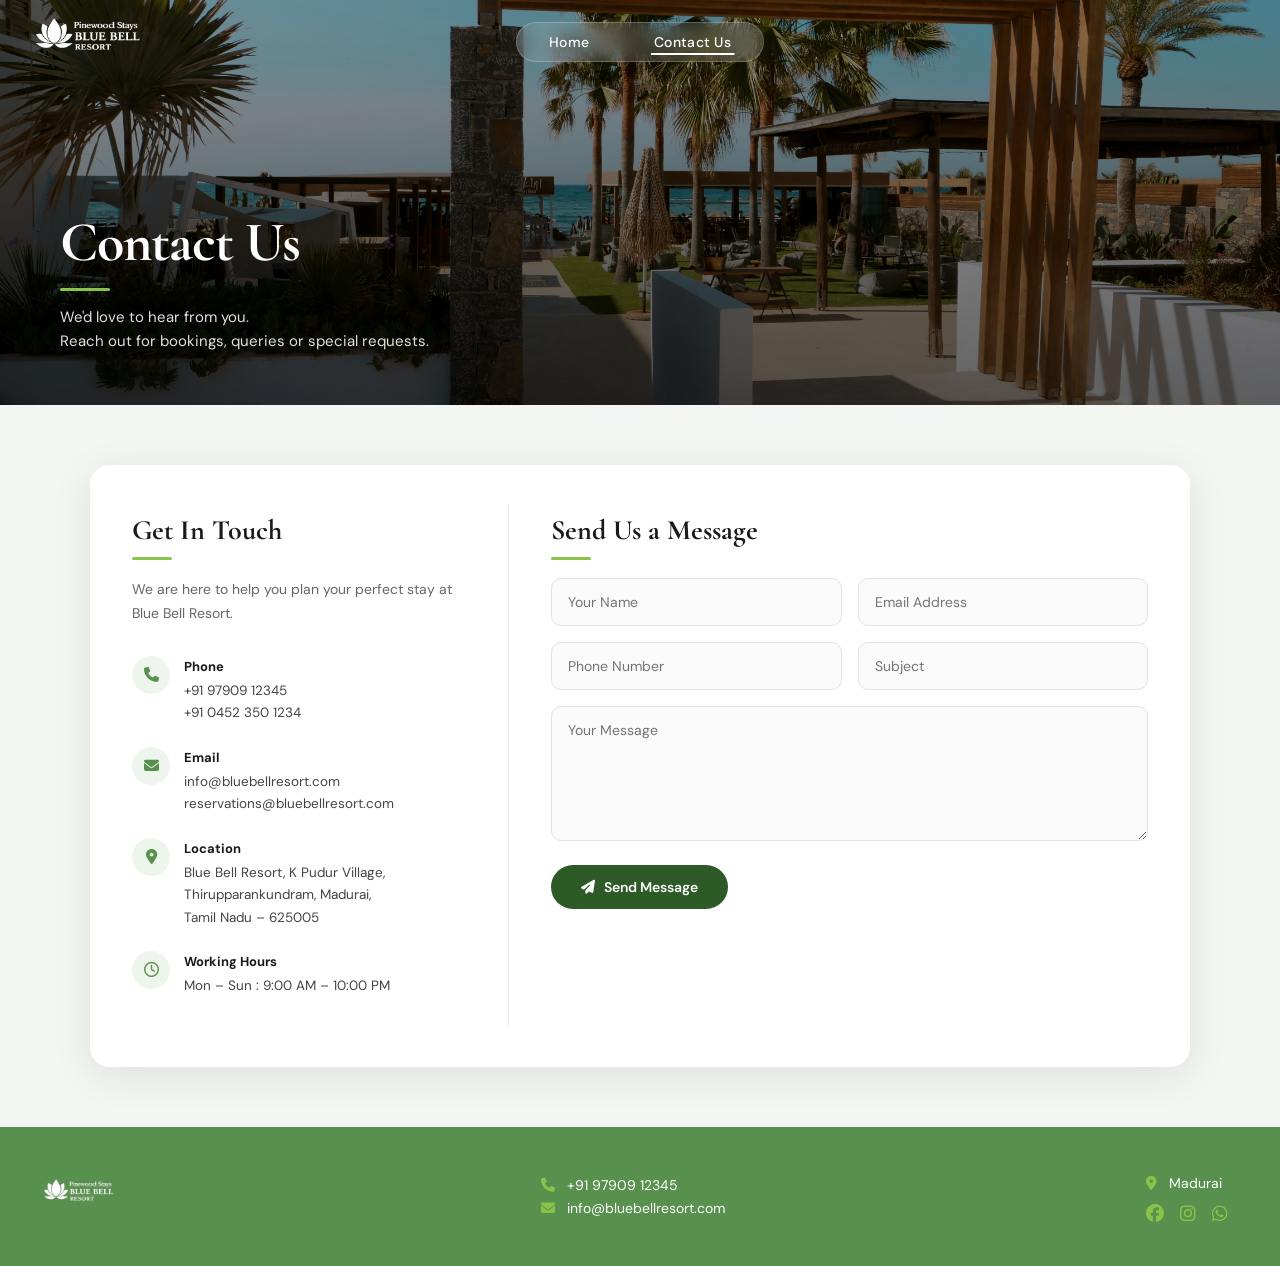
==== contact.html @ d3c5258e "Initial project upload" ====
<!DOCTYPE html>
<html lang="en">
<head>
    <meta charset="UTF-8">
    <link rel="stylesheet" href="index.css">
    <link rel="stylesheet" href="https://cdnjs.cloudflare.com/ajax/libs/font-awesome/6.5.0/css/all.min.css">
    <meta name="viewport" content="width=device-width, initial-scale=1.0">
    <title>Contact Us - Bluebell Resort</title>
</head>

<body>

<header class="reveal">
    <div class="logo">
        <img src="images/Logo.png" alt="Bluebell Logo">
    </div>
    <div class="navigate">
        <a href="index.html">Home</a>
        <a href="contact.html" class="active">Contact Us</a>
    </div>
</header>

<section class="contact-hero">
    <div class="contact-hero-content reveal">
        <h1>Contact Us</h1>
        <div class="contact-hero-line"></div>
        <p>We'd love to hear from you.</p>
        <p>Reach out for bookings, queries or special requests.</p>
    </div>
</section>

<section class="contact-body">
    <div class="contact-card reveal">

        <div class="contact-left">
            <h2>Get In Touch</h2>
            <div class="contact-underline"></div>
            <p class="contact-intro">We are here to help you plan your perfect stay at Blue Bell Resort.</p>

            <div class="contact-info-item">
                <div class="contact-icon"><i class="fa-solid fa-phone"></i></div>
                <div>
                    <p class="info-label">Phone</p>
                    <p>+91 97909 12345</p>
                    <p>+91 0452 350 1234</p>
                </div>
            </div>

            <div class="contact-info-item">
                <div class="contact-icon"><i class="fa-solid fa-envelope"></i></div>
                <div>
                    <p class="info-label">Email</p>
                    <p>info@bluebellresort.com</p>
                    <p>reservations@bluebellresort.com</p>
                </div>
            </div>

            <div class="contact-info-item">
                <div class="contact-icon"><i class="fa-solid fa-location-dot"></i></div>
                <div>
                    <p class="info-label">Location</p>
                    <p>Blue Bell Resort, K Pudur Village,<br>Thirupparankundram, Madurai,<br>Tamil Nadu – 625005</p>
                </div>
            </div>

            <div class="contact-info-item">
                <div class="contact-icon"><i class="fa-regular fa-clock"></i></div>
                <div>
                    <p class="info-label">Working Hours</p>
                    <p>Mon – Sun : 9:00 AM – 10:00 PM</p>
                </div>
            </div>
        </div>

        <div class="contact-divider"></div>

        <div class="contact-right">
            <h2>Send Us a Message</h2>
            <div class="contact-underline"></div>

            <div class="form-row">
                <input type="text" placeholder="Your Name">
                <input type="email" placeholder="Email Address">
            </div>

            <div class="form-row">
                <input type="tel" placeholder="Phone Number">
                <input type="text" placeholder="Subject">
            </div>

            <div class="form-row">
                <textarea placeholder="Your Message"></textarea>
            </div>

            <button class="send-btn">
                <i class="fa-solid fa-paper-plane"></i> Send Message
            </button>
        </div>

    </div>
</section>

<footer class="footer reveal">
    <div class="footer-container">
        <div class="footer-left">
            <img src="images/Logo.png" alt="Bluebell Logo">
        </div>
        <div class="footer-center">
            <p><i class="fa-solid fa-phone"></i> +91 97909 12345</p>
            <p><i class="fa-solid fa-envelope"></i> info@bluebellresort.com</p>
        </div>
        <div class="footer-right">
            <p><i class="fa-solid fa-location-dot"></i> Madurai</p>
            <div class="social-icons">
                <i class="fa-brands fa-facebook"></i>
                <i class="fa-brands fa-instagram"></i>
                <i class="fa-brands fa-whatsapp"></i>
            </div>
        </div>
    </div>
</footer>

<script>
    const reveals = document.querySelectorAll(".reveal");

    function revealOnScroll() {
        const trigger = window.innerHeight * 0.88;
        reveals.forEach(el => {
            if (el.getBoundingClientRect().top < trigger) {
                el.classList.add("active");
            }
        });
    }

    window.addEventListener("scroll", revealOnScroll);

    setTimeout(revealOnScroll, 80);
</script>

</body>
</html>
---- index.css ----
@import url('https://fonts.googleapis.com/css2?family=Cormorant+Garamond:wght@400;500;600;700&family=DM+Sans:wght@300;400;500;600&display=swap');

* {
    box-sizing: border-box;
}

:root {
    --green: #58904d;
    --green-dark: #2d5a27;
    --green-light: #eef5ec;
    --green-accent: #8bc34a;
    --text-dark: #1a1a1a;
    --text-mid: #444;
    --text-light: #666;
    --bg-soft: #f8f8f8;
    --white: #ffffff;
    --shadow-sm: 0 4px 16px rgba(0,0,0,0.07);
    --shadow-md: 0 12px 32px rgba(0,0,0,0.13);
    --radius: 16px;
    --radius-sm: 10px;
    --radius-pill: 30px;
}

body {
    margin: 0;
    font-family: 'DM Sans', sans-serif;
    overflow-x: hidden;
    color: var(--text-dark);
    background: var(--white);
}

/* ─── HEADER ─── */

header {
    position: absolute;
    width: 100%;
    top: 0;
    left: 0;
    display: flex;
    justify-content: center;
    align-items: center;
    padding: 22px 30px;
    z-index: 10;
}

.logo {
    position: absolute;
    left: 30px;
}

.logo img {
    width: 120px;
}

.navigate {
    display: flex;
    border-radius: var(--radius-pill);
    background: rgba(255,255,255,0.12);
    backdrop-filter: blur(10px);
    border: 1px solid rgba(255,255,255,0.22);
    overflow: hidden;
}

.navigate a {
    text-align: center;
    padding: 10px 32px;
    text-decoration: none;
    color: white;
    font-family: 'DM Sans', sans-serif;
    font-size: 14px;
    font-weight: 500;
    letter-spacing: 0.3px;
    position: relative;
    display: inline-block;
    will-change: transform;
}

.navigate a::after {
    content: "";
    position: absolute;
    left: 50%;
    bottom: 6px;
    width: 60%;
    height: 2px;
    background: white;
    border-radius: 2px;
    transform: translateX(-50%) scaleX(0);
    transform-origin: center;
    transition: transform 0.28s ease;
}

.navigate a:hover::after,
.navigate a.active::after {
    transform: translateX(-50%) scaleX(1);
}

/* ─── HERO ─── */

.hero {
    height: 80vh;
    display: flex;
    align-items: center;
    position: relative;
    background-image:
        linear-gradient(rgba(0,0,0,0.18), rgba(0,0,0,0.58)),
        url("images/hero.png");
    background-size: cover;
    background-position: center;
    background-repeat: no-repeat;
}

.container {
    max-width: 1200px;
    margin: 0 auto;
    padding: 0 30px;
}

.hero .container {
    display: flex;
    justify-content: space-between;
    align-items: center;
    width: 100%;
}

.intro {
    width: 50%;
    color: white;
}

.intro h2 {
    font-family: 'Cormorant Garamond', serif;
    font-size: 52px;
    font-weight: 700;
    line-height: 1.1;
    margin: 0 0 12px;
    letter-spacing: -0.5px;
}

.intro h4 {
    font-size: 16px;
    font-weight: 400;
    margin: 0 0 16px;
    opacity: 0.88;
    letter-spacing: 0.2px;
}

.intro p {
    font-size: 15px;
    line-height: 1.7;
    opacity: 0.8;
    max-width: 400px;
}

.bottom-content {
    width: 62%;
    position: absolute;
    bottom: 22px;
    left: 50%;
    transform: translateX(-50%);
    display: flex;
    justify-content: space-evenly;
    gap: 20px;
    padding: 14px 30px;
    background: white;
    border-radius: var(--radius-pill);
    color: var(--green);
    font-size: 13.5px;
    font-weight: 600;
    box-shadow: var(--shadow-md);
}

.feature {
    display: flex;
    align-items: center;
    gap: 7px;
}

.feature i {
    font-size: 15px;
    color: var(--green-accent);
}

/* ─── MAIN WELCOME ─── */

.main {
    padding: 70px 0;
}

.main .container {
    display: flex;
    align-items: center;
    gap: 50px;
}

.welcome-section {
    width: 50%;
}

.welcome-section p:first-child {
    color: var(--green);
    font-weight: 600;
    font-size: 13px;
    letter-spacing: 1.5px;
    text-transform: uppercase;
    margin-bottom: 14px;
}

.welcome-section h2 {
    font-family: 'Cormorant Garamond', serif;
    font-size: 36px;
    font-weight: 700;
    line-height: 1.2;
    margin: 0 0 18px;
    color: var(--text-dark);
}

.welcome-section p {
    color: var(--text-light);
    line-height: 1.75;
    font-size: 15px;
    margin-bottom: 12px;
}

.main img {
    width: 50%;
    border-radius: var(--radius);
    object-fit: cover;
    box-shadow: var(--shadow-md);
}

/* ─── ROOMS ─── */

.rooms {
    padding: 70px 60px;
    background: var(--bg-soft);
}

.rooms-header {
    text-align: center;
    margin-bottom: 44px;
}

.sub-title {
    color: var(--green);
    font-weight: 600;
    font-size: 13px;
    letter-spacing: 1.5px;
    text-transform: uppercase;
    display: block;
    margin-bottom: 10px;
}

.rooms-header h2 {
    font-family: 'Cormorant Garamond', serif;
    font-size: 36px;
    font-weight: 700;
    margin: 0;
    color: var(--text-dark);
}

.rooms-grid {
    display: grid;
    grid-template-columns: repeat(4, 1fr);
    gap: 24px;
    padding: 8px 4px;
}

/* ─── CARD (hover fixed) ─── */

.card {
    background: white;
    border-radius: var(--radius);
    overflow: hidden;
    padding-bottom: 16px;
    box-shadow: var(--shadow-sm);
}

.card img {
    width: 100%;
    height: 155px;
    object-fit: cover;
    display: block;
    transition: transform 0.42s ease;
}

.card:hover img {
    transform: scale(1.04);
}

.card h4 {
    margin: 12px 12px 6px;
    font-size: 15px;
    font-weight: 600;
    color: var(--text-dark);
}

.card p {
    margin: 0 12px;
    font-size: 13.5px;
    color: var(--text-light);
    line-height: 1.5;
}

/* ─── SM SECTION ─── */

.sm-sec {
    padding: 50px 30px;
    display: flex;
    align-items: center;
    justify-content: center;
    background-image:
        linear-gradient(rgba(0,0,0,0.32), rgba(0,0,0,0.68)),
        url("./images/bg.jpg");
    background-size: cover;
    background-position: center bottom;
    background-repeat: no-repeat;
}

.sm-div {
    width: 100%;
    max-width: 1100px;
    text-align: center;
    color: white;
}

.sm-div h1 {
    font-family: 'Cormorant Garamond', serif;
    font-size: 38px;
    font-weight: 700;
    margin: 0 0 44px;
    letter-spacing: -0.3px;
}

.feature-strip {
    display: flex;
    justify-content: center;
    align-items: center;
    gap: 50px;
}

.feature-item {
    display: flex;
    align-items: center;
    gap: 12px;
}

.feature-item i {
    font-size: 24px;
    color: var(--green-accent);
}

.feature-item p {
    margin: 0 0 2px;
    font-weight: 600;
    font-size: 15px;
}

.feature-item span {
    font-size: 13px;
    color: rgba(255,255,255,0.65);
}

/* ─── OCCASION ─── */

.occasion {
    padding: 70px 60px;
    background: #f9f9f9;
}

.occasion-header {
    text-align: center;
    margin-bottom: 44px;
}

.occasion-header h2 {
    font-family: 'Cormorant Garamond', serif;
    font-size: 36px;
    font-weight: 700;
    margin: 0;
    color: var(--text-dark);
}

.occasion-cards {
    display: grid;
    grid-template-columns: repeat(4, 1fr);
    gap: 24px;
    margin-bottom: 50px;
    padding: 8px 4px;
}

/* ─── O-CARD (hover fixed) ─── */

.o-card {
    background: white;
    border-radius: var(--radius);
    overflow: hidden;
    padding-bottom: 16px;
    text-align: center;
    box-shadow: var(--shadow-sm);
}

.o-card img {
    width: 100%;
    height: 155px;
    object-fit: cover;
    display: block;
    transition: transform 0.42s ease;
}

.o-card:hover img {
    transform: scale(1.05);
}

.o-card h4 {
    margin: 12px 12px 6px;
    font-size: 15px;
    font-weight: 600;
    color: var(--text-dark);
}

.o-card p {
    font-size: 13.5px;
    color: var(--text-light);
    margin: 0 12px;
    line-height: 1.5;
}

/* ─── OCCASION BOTTOM ─── */

.occasion-bottom {
    display: flex;
    gap: 36px;
    align-items: center;
    border-radius: var(--radius);
    padding: 30px 20px;
    background: white;
    box-shadow: var(--shadow-sm);
}

.o-left {
    flex: 1;
    padding-left: 20px;
}

.o-left > h2 {
    font-family: 'Cormorant Garamond', serif;
    font-size: 32px;
    font-weight: 700;
    color: var(--green);
    margin: 0 0 28px;
}

.o-feature {
    display: flex;
    align-items: center;
    gap: 14px;
    margin-bottom: 18px;
}

.o-feature i {
    font-size: 18px;
    color: var(--green);
    background: var(--green-light);
    padding: 10px;
    border-radius: 50%;
    width: 40px;
    height: 40px;
    display: flex;
    align-items: center;
    justify-content: center;
}

.o-feature p {
    margin: 0;
    font-weight: 600;
    font-size: 15px;
    color: var(--text-dark);
}

.o-center {
    flex: 1;
}

.o-center img {
    width: 100%;
    border-radius: var(--radius);
    display: block;
    object-fit: cover;
}

.o-right {
    flex: 1;
    background: var(--green-light);
    padding: 30px 24px;
    border-radius: var(--radius);
}

.o-right h3 {
    font-family: 'Cormorant Garamond', serif;
    font-size: 24px;
    font-weight: 700;
    color: var(--text-dark);
    margin: 0 0 14px;
}

.o-right button {
    margin-top: 12px;
    padding: 12px 26px;
    border: none;
    background: var(--green);
    color: white;
    border-radius: var(--radius-pill);
    font-family: 'DM Sans', sans-serif;
    font-size: 14px;
    font-weight: 600;
    cursor: pointer;
    transition: background 0.25s ease, transform 0.2s ease;
}

.o-right button:hover {
    background: var(--green-dark);
    transform: translateY(-2px);
}

/* ─── FOOTER ─── */

.footer {
    padding: 40px 30px;
    background-color: var(--green);
    color: white;
}

.footer-container {
    max-width: 1200px;
    margin: auto;
    display: flex;
    justify-content: space-between;
    align-items: center;
}

.footer-left img {
    width: 80px;
}

.footer-center p,
.footer-right p {
    margin: 5px 0;
    font-size: 14px;
}

.footer-center i,
.footer-right i {
    margin-right: 8px;
    color: var(--green-accent);
}

.social-icons {
    margin-top: 12px;
}

.social-icons i {
    margin-right: 12px;
    font-size: 18px;
    cursor: pointer;
    transition: color 0.2s ease, transform 0.2s ease;
}

.social-icons i:hover {
    color: var(--green-accent);
    transform: translateY(-2px);
}

/* ─── REVEAL ANIMATION ─── */
/* This is the ONLY place opacity transition lives */

.reveal {
    opacity: 0;
    transition: opacity 0.9s ease;
}

.reveal.active {
    opacity: 1;
}

/* Delay classes affect only the reveal — not hover */
.delay-1 { transition-delay: 0.12s; }
.delay-2 { transition-delay: 0.24s; }
.delay-3 { transition-delay: 0.38s; }
.delay-4 { transition-delay: 0.52s; }

/* ─── CONTACT PAGE ─── */

.contact-hero {
    height: 45vh;
    display: flex;
    align-items: flex-end;
    padding-bottom: 50px;
    background-image:
        linear-gradient(rgba(0,0,0,0.32), rgba(0,0,0,0.62)),
        url("images/outdoor.jpg");
    background-size: cover;
    background-position: center;
    background-repeat: no-repeat;
}

.contact-hero-content {
    padding-left: 60px;
    color: white;
}

.contact-hero-content h1 {
    font-family: 'Cormorant Garamond', serif;
    font-size: 56px;
    font-weight: 700;
    margin: 0 0 12px;
    letter-spacing: -1px;
}

.contact-hero-line {
    width: 50px;
    height: 3px;
    background: var(--green-accent);
    margin-bottom: 16px;
    border-radius: 2px;
}

.contact-hero-content p {
    margin: 4px 0;
    font-size: 15px;
    opacity: 0.88;
}

.contact-body {
    background: #f4f6f3;
    padding: 60px 40px;
    min-height: 60vh;
}

.contact-card {
    max-width: 1100px;
    margin: 0 auto;
    background: white;
    border-radius: 20px;
    box-shadow: 0 8px 40px rgba(0,0,0,0.09);
    display: flex;
    overflow: hidden;
}

.contact-left {
    width: 38%;
    padding: 48px 42px;
    flex-shrink: 0;
}

.contact-left h2,
.contact-right h2 {
    font-family: 'Cormorant Garamond', serif;
    font-size: 28px;
    font-weight: 700;
    margin: 0 0 10px;
    color: var(--text-dark);
}

.contact-underline {
    width: 40px;
    height: 3px;
    background: var(--green-accent);
    border-radius: 2px;
    margin-bottom: 18px;
}

.contact-intro {
    font-size: 14px;
    color: var(--text-light);
    margin-bottom: 30px;
    line-height: 1.7;
}

.contact-info-item {
    display: flex;
    align-items: flex-start;
    gap: 14px;
    margin-bottom: 22px;
}

.contact-icon {
    width: 38px;
    height: 38px;
    background: var(--green-light);
    border-radius: 50%;
    display: flex;
    align-items: center;
    justify-content: center;
    flex-shrink: 0;
}

.contact-icon i {
    color: var(--green);
    font-size: 15px;
}

.contact-info-item p {
    margin: 0;
    font-size: 13.5px;
    color: var(--text-mid);
    line-height: 1.65;
}

.info-label {
    font-weight: 700 !important;
    color: var(--text-dark) !important;
    font-size: 13px !important;
    margin-bottom: 3px !important;
}

.contact-divider {
    width: 1px;
    background: #ebebeb;
    margin: 40px 0;
    flex-shrink: 0;
}

.contact-right {
    flex: 1;
    padding: 48px 42px;
}

.form-row {
    display: flex;
    gap: 16px;
    margin-bottom: 16px;
}

.form-row input,
.form-row textarea {
    flex: 1;
    padding: 14px 16px;
    border: 1.5px solid #e4e4e4;
    border-radius: var(--radius-sm);
    font-size: 14px;
    font-family: 'DM Sans', sans-serif;
    color: var(--text-dark);
    background: #fafafa;
    outline: none;
    transition: border-color 0.25s ease, box-shadow 0.25s ease, background 0.25s ease;
}

.form-row input:focus,
.form-row textarea:focus {
    border-color: var(--green);
    box-shadow: 0 0 0 3px rgba(88,144,77,0.1);
    background: white;
}

.form-row textarea {
    height: 135px;
    resize: vertical;
}

.send-btn {
    margin-top: 8px;
    padding: 13px 30px;
    background: var(--green-dark);
    color: white;
    border: none;
    border-radius: var(--radius-pill);
    font-family: 'DM Sans', sans-serif;
    font-size: 14px;
    font-weight: 600;
    cursor: pointer;
    display: inline-flex;
    align-items: center;
    gap: 9px;
    transition: background 0.25s ease, transform 0.2s ease, box-shadow 0.25s ease;
}

.send-btn:hover {
    background: var(--green);
    transform: translateY(-2px);
    box-shadow: 0 6px 18px rgba(88,144,77,0.3);
}

/* ─── RESPONSIVE ─── */

@media (max-width: 1024px) {
    .rooms { padding: 50px 30px; }
    .rooms-grid { grid-template-columns: repeat(2, 1fr); }
    .occasion { padding: 50px 30px; }
    .occasion-cards { grid-template-columns: repeat(2, 1fr); }

    .occasion-bottom {
        flex-direction: column;
    }

    .o-left {
        padding-left: 0;
        width: 100%;
    }

    .o-center,
    .o-right { width: 100%; }

    .sm-div h1 { font-size: 28px; }
    .feature-strip { flex-wrap: wrap; gap: 24px; justify-content: center; }

    .contact-card { flex-direction: column; }
    .contact-left { width: 100%; padding: 35px 30px; }
    .contact-divider { width: auto; height: 1px; margin: 0 40px; }
    .contact-right { padding: 35px 30px; }

    .footer-container { flex-wrap: wrap; gap: 20px; justify-content: center; text-align: center; }
}

@media (max-width: 768px) {
    header { padding: 15px 20px; justify-content: space-between; }
    .logo { position: static; }
    .logo img { width: 90px; }

    .navigate a { padding: 9px 18px; font-size: 13px; }

    .hero { height: 70vh; }
    .intro { width: 85%; }
    .intro h2 { font-size: 36px; }

    .bottom-content {
        width: 90%;
        flex-wrap: wrap;
        gap: 10px;
        font-size: 12px;
        padding: 10px 18px;
    }

    .main .container { flex-direction: column; }
    .welcome-section { width: 100%; }
    .main img { width: 100%; }

    .rooms { padding: 40px 20px; }
    .rooms-grid { grid-template-columns: repeat(2, 1fr); gap: 16px; }

    .occasion { padding: 40px 20px; }
    .occasion-cards { grid-template-columns: repeat(2, 1fr); gap: 16px; }

    .contact-hero { height: 40vh; padding-bottom: 30px; }
    .contact-hero-content { padding-left: 25px; }
    .contact-hero-content h1 { font-size: 38px; }

    .contact-body { padding: 30px 16px; }
    .contact-left { padding: 25px 20px; }
    .contact-right { padding: 25px 20px; }
    .contact-divider { margin: 0 20px; }
    .form-row { flex-direction: column; gap: 12px; }
}

@media (max-width: 480px) {
    .navigate a::after { display: none; }

    .hero { height: 62vh; }
    .intro { width: 95%; }
    .intro h2 { font-size: 28px; }
    .intro h4 { font-size: 13px; }
    .bottom-content { display: none; }

    .rooms-grid { grid-template-columns: 1fr; }
    .occasion-cards { grid-template-columns: 1fr; }

    .rooms-header h2,
    .occasion-header h2 { font-size: 26px; }

    .sm-div h1 { font-size: 22px; }

    .contact-hero-content h1 { font-size: 30px; }
    .contact-hero-content p { font-size: 13px; }

    .footer-container { flex-direction: column; align-items: center; gap: 16px; }
}
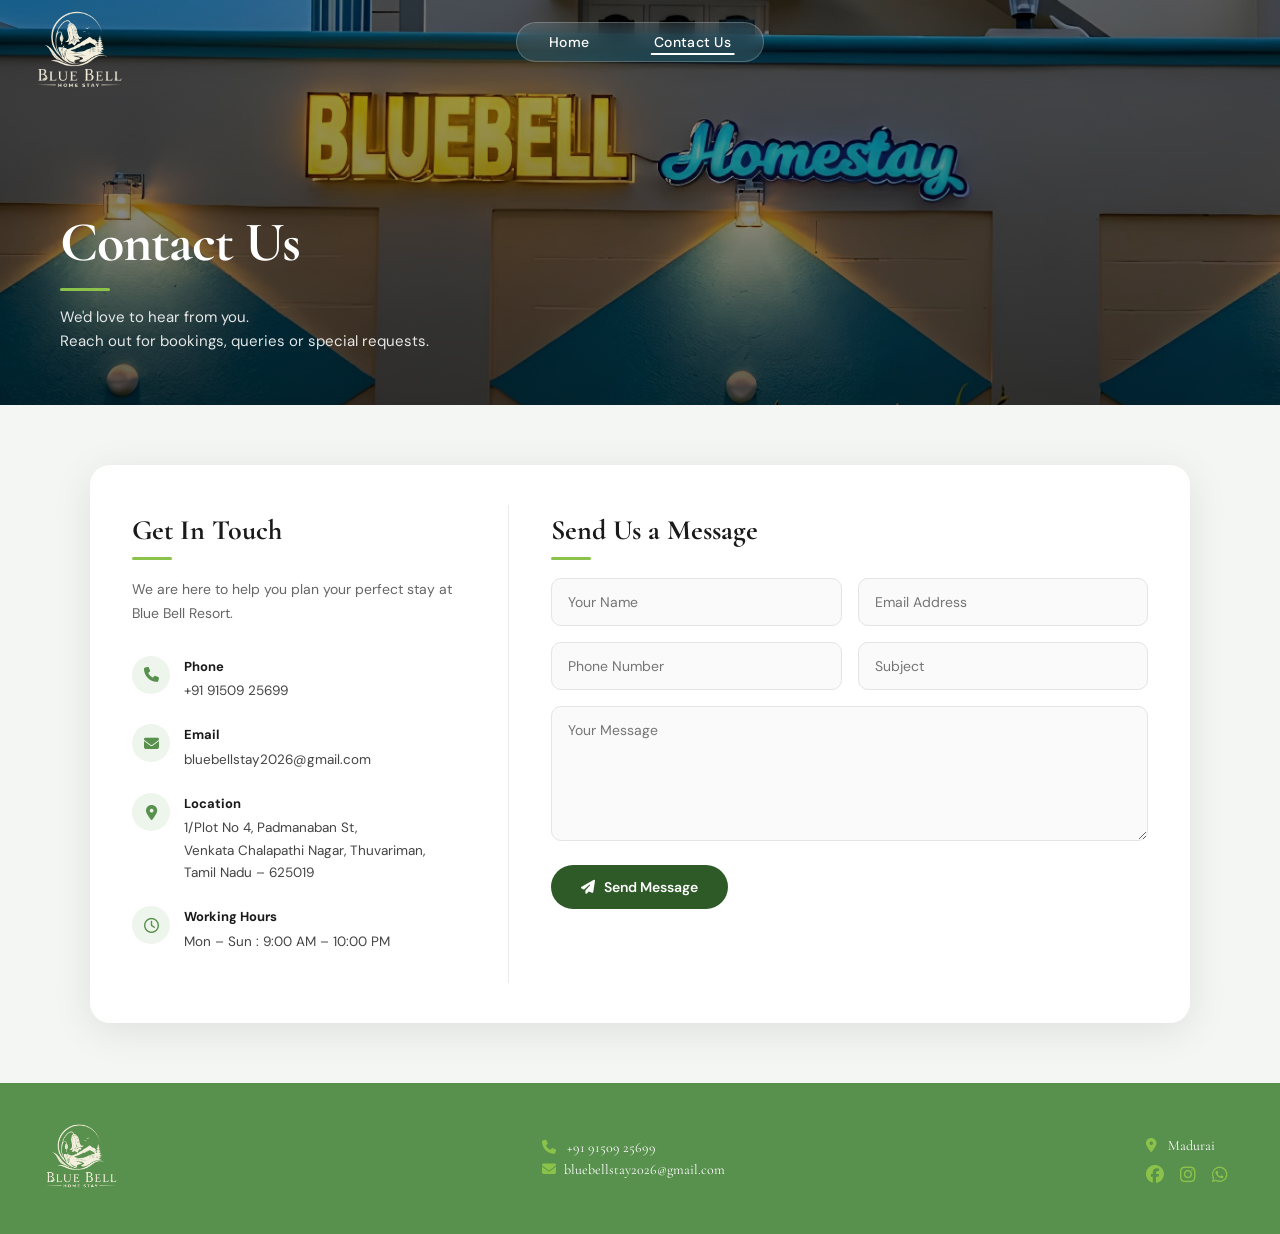
==== commit 54005c20: "chore: finalize deployment-ready resort website" ====
--- a/contact.html
+++ b/contact.html
@@ -41,8 +41,7 @@
                 <div class="contact-icon"><i class="fa-solid fa-phone"></i></div>
                 <div>
                     <p class="info-label">Phone</p>
-                    <p>+91 97909 12345</p>
-                    <p>+91 0452 350 1234</p>
+                    <p>+91 91509 25699</p>
                 </div>
             </div>
 
@@ -50,8 +49,7 @@
                 <div class="contact-icon"><i class="fa-solid fa-envelope"></i></div>
                 <div>
                     <p class="info-label">Email</p>
-                    <p>info@bluebellresort.com</p>
-                    <p>reservations@bluebellresort.com</p>
+                    <p>bluebellstay2026@gmail.com</p>
                 </div>
             </div>
 
@@ -59,7 +57,7 @@
                 <div class="contact-icon"><i class="fa-solid fa-location-dot"></i></div>
                 <div>
                     <p class="info-label">Location</p>
-                    <p>Blue Bell Resort, K Pudur Village,<br>Thirupparankundram, Madurai,<br>Tamil Nadu – 625005</p>
+                    <p> 1/Plot No 4, Padmanaban St,<br>Venkata Chalapathi Nagar, Thuvariman,<br>Tamil Nadu – 625019</p>
                 </div>
             </div>
 
@@ -78,23 +76,25 @@
             <h2>Send Us a Message</h2>
             <div class="contact-underline"></div>
 
-            <div class="form-row">
-                <input type="text" placeholder="Your Name">
-                <input type="email" placeholder="Email Address">
-            </div>
-
-            <div class="form-row">
-                <input type="tel" placeholder="Phone Number">
-                <input type="text" placeholder="Subject">
-            </div>
-
-            <div class="form-row">
-                <textarea placeholder="Your Message"></textarea>
-            </div>
-
-            <button class="send-btn">
-                <i class="fa-solid fa-paper-plane"></i> Send Message
-            </button>
+            <form id="contactForm" novalidate>
+                <div class="form-row">
+                    <input type="text" id="contactName" name="name" placeholder="Your Name" required>
+                    <input type="email" id="contactEmail" name="email" placeholder="Email Address" required>
+                </div>
+
+                <div class="form-row">
+                    <input type="tel" id="contactPhone" name="phone" placeholder="Phone Number" required>
+                    <input type="text" id="contactSubject" name="subject" placeholder="Subject" required>
+                </div>
+
+                <div class="form-row">
+                    <textarea id="contactMessage" name="message" placeholder="Your Message" required></textarea>
+                </div>
+
+                <button type="submit" class="send-btn" id="submitBtn">
+                    <i class="fa-solid fa-paper-plane"></i> Send Message
+                </button>
+            </form>
         </div>
 
     </div>
@@ -106,8 +106,8 @@
             <img src="images/Logo.png" alt="Bluebell Logo">
         </div>
         <div class="footer-center">
-            <p><i class="fa-solid fa-phone"></i> +91 97909 12345</p>
-            <p><i class="fa-solid fa-envelope"></i> info@bluebellresort.com</p>
+            <p><i class="fa-solid fa-phone"></i> +91 91509 25699</p>
+            <p><i class="fa-solid fa-envelope"></i>bluebellstay2026@gmail.com</p>
         </div>
         <div class="footer-right">
             <p><i class="fa-solid fa-location-dot"></i> Madurai</p>
@@ -133,8 +133,77 @@
     }
 
     window.addEventListener("scroll", revealOnScroll);
-
     setTimeout(revealOnScroll, 80);
+
+    // WhatsApp Form Submission Handler
+    const contactForm = document.getElementById("contactForm");
+    if (contactForm) {
+        contactForm.addEventListener("submit", function(e) {
+            e.preventDefault();
+
+            const nameInput = document.getElementById("contactName");
+            const emailInput = document.getElementById("contactEmail");
+            const phoneInput = document.getElementById("contactPhone");
+            const subjectInput = document.getElementById("contactSubject");
+            const messageInput = document.getElementById("contactMessage");
+
+            const name = nameInput.value.trim();
+            const email = emailInput.value.trim();
+            const phone = phoneInput.value.trim();
+            const subject = subjectInput.value.trim();
+            const message = messageInput.value.trim();
+
+            // Field validation
+            if (!name) {
+                alert("Please enter your name.");
+                nameInput.focus();
+                return;
+            }
+            if (!email) {
+                alert("Please enter your email address.");
+                emailInput.focus();
+                return;
+            }
+            const emailRegex = /^[^\s@]+@[^\s@]+\.[^\s@]+$/;
+            if (!emailRegex.test(email)) {
+                alert("Please enter a valid email address.");
+                emailInput.focus();
+                return;
+            }
+            if (!phone) {
+                alert("Please enter your phone number.");
+                phoneInput.focus();
+                return;
+            }
+            if (!subject) {
+                alert("Please enter a subject.");
+                subjectInput.focus();
+                return;
+            }
+            if (!message) {
+                alert("Please enter your message.");
+                messageInput.focus();
+                return;
+            }
+
+            // WhatsApp message format
+            const formattedMessage = `NEW WEBSITE ENQUIRY\n\n*Name:* ${name}\n*Email:* ${email}\n*Phone:* ${phone}\n*Subject:* ${subject}\n\n*Message:*\n${message}\n\nSource: Blue Bell Resort Website`;
+
+            // WhatsApp recipient in international format: +91 91509 25699 -> 919150925699
+            const whatsappNumber = "919150925699";
+            const whatsappUrl = `https://wa.me/${whatsappNumber}?text=${encodeURIComponent(formattedMessage)}`;
+
+            // Safe browser navigation / popup handling
+            const newWindow = window.open(whatsappUrl, "_blank");
+            if (!newWindow || newWindow.closed || typeof newWindow.closed === "undefined") {
+                // Fallback if popup is blocked
+                window.location.href = whatsappUrl;
+            }
+
+            // Reset the form only after navigation has been initiated
+            contactForm.reset();
+        });
+    }
 </script>
 
 </body>
--- a/index.css
+++ b/index.css
@@ -49,7 +49,8 @@
 }
 
 .logo img {
-    width: 120px;
+    padding-top: 20px;
+    width: 96px;
 }
 
 .navigate {
@@ -180,6 +181,19 @@
     color: var(--green-accent);
 }
 
+.hero-disclaimer {
+    position: absolute;
+    bottom: 22px;
+    right: 28px;
+    font-size: 11px;
+    font-weight: 400;
+    color: rgba(255, 255, 255, 0.55);
+    letter-spacing: 0.3px;
+    pointer-events: none;
+    z-index: 5;
+    user-select: none;
+}
+
 /* ─── MAIN WELCOME ─── */
 
 .main {
@@ -260,45 +274,215 @@
 
 .rooms-grid {
     display: grid;
-    grid-template-columns: repeat(4, 1fr);
-    gap: 24px;
-    padding: 8px 4px;
-}
-
-/* ─── CARD (hover fixed) ─── */
-
-.card {
-    background: white;
-    border-radius: var(--radius);
+    grid-template-columns: 27.5% 45% 27.5%;
+    grid-template-rows: 1fr 1fr;
+    gap: 14px;
+    max-width: 1280px;
+    margin: 0 auto;
+    padding: 10px 4px;
+    align-items: stretch;
+}
+
+/* ─── CARD POSITIONING (EXACT 4 CARDS) ─── */
+
+/* CARD 1: Left Tall Vertical Card */
+.rooms-grid .card-left {
+    grid-column: 1;
+    grid-row: 1 / 3;
+}
+
+/* CARD 2: Center Top Wide Horizontal Card */
+.rooms-grid .card-center-top {
+    grid-column: 2;
+    grid-row: 1;
+}
+
+/* CARD 3: Center Bottom Wide Horizontal Card */
+.rooms-grid .card-center-bottom {
+    grid-column: 2;
+    grid-row: 2;
+}
+
+/* CARD 4: Right Tall Vertical Card */
+.rooms-grid .card-right {
+    grid-column: 3;
+    grid-row: 1 / 3;
+}
+
+/* ─── CARD GENERAL STYLES ─── */
+
+.rooms-grid .card {
+    background: #ffffff;
+    border-radius: 18px;
     overflow: hidden;
-    padding-bottom: 16px;
-    box-shadow: var(--shadow-sm);
-}
-
-.card img {
+    box-shadow: 0 4px 18px rgba(0, 0, 0, 0.05);
+    border: 1px solid #eaefe9;
+    display: flex;
+    flex-direction: column;
+    opacity: 0;
+    transition: opacity 0.7s ease, transform 0.28s ease, box-shadow 0.28s ease;
+    padding-bottom: 0;
+}
+
+.rooms-grid .card.active {
+    opacity: 1;
+}
+
+/* Sequential stagger timing for room cards (0.15s intervals) */
+.rooms-grid .card-left {
+    transition-delay: 0s;
+}
+
+.rooms-grid .card-center-top {
+    transition-delay: 0.15s;
+}
+
+.rooms-grid .card-center-bottom {
+    transition-delay: 0.3s;
+}
+
+.rooms-grid .card-right {
+    transition-delay: 0.45s;
+}
+
+.rooms-grid .card:hover {
+    transform: translateY(-3px);
+    box-shadow: 0 10px 24px rgba(0, 0, 0, 0.09);
+    transition-delay: 0s;
+}
+
+/* Tall Card styling (Left and Right - increased height by ~20%) */
+.rooms-grid .card-tall {
+    height: 100%;
+    min-height: 624px;
+}
+
+/* Wide Card styling (Center Top and Bottom - auto height to fit content without empty space) */
+.rooms-grid .card-wide {
+    height: auto;
+    align-self: start;
+}
+
+/* Dark Theme for Card 1 (Matches reference Luxury Bathroom) */
+.rooms-grid .card.card-dark {
+    background: #2b3336;
+    color: #ffffff;
+    border-color: #232a2c;
+}
+
+.rooms-grid .card.card-dark h4 {
+    color: #ffffff;
+}
+
+.rooms-grid .card.card-dark p {
+    color: #b0bec5;
+}
+
+.rooms-grid .card.card-dark .card-title-row i {
+    color: #cfd8dc;
+}
+
+/* ─── ROOM IMAGES ─── */
+
+.room-image-wrap {
     width: 100%;
-    height: 155px;
+    position: relative;
+    overflow: hidden;
+    background: #eef2ed;
+}
+
+.room-image-wrap .room-img {
+    width: 100%;
+    height: 100%;
     object-fit: cover;
     display: block;
-    transition: transform 0.42s ease;
-}
-
-.card:hover img {
+    transition: transform 0.45s ease;
+}
+
+/* Card hover image zoom effect */
+.rooms-grid .card:hover .room-img {
     transform: scale(1.04);
 }
 
-.card h4 {
-    margin: 12px 12px 6px;
-    font-size: 15px;
-    font-weight: 600;
+/* Tall Card Portrait Image Ratio (Occupies dominant upper portion - scaled +20%) */
+.card-tall .room-image-wrap {
+    flex: 1 1 auto;
+    min-height: 504px;
+    width: 100%;
+}
+
+.card-tall .room-image-wrap .room-img {
+    object-position: center;
+}
+
+/* Specific framing adjustment for Master Suite and Bathroom */
+.card-left .room-image-wrap .room-img {
+    object-position: center 30%;
+}
+
+.card-right .room-image-wrap .room-img {
+    object-position: center 40%;
+}
+
+/* Wide Card Landscape Image Ratio (Normal Landscape 2.1:1 Ratio) */
+.card-wide .room-image-wrap {
+    width: 100%;
+    aspect-ratio: 2.1 / 1;
+    height: auto;
+    overflow: hidden;
+    flex-shrink: 0;
+}
+
+.card-wide .room-image-wrap .room-img {
+    width: 100%;
+    height: 100%;
+    object-fit: cover;
+    display: block;
+}
+
+.card-center-top .room-image-wrap .room-img {
+    object-position: center 55%;
+}
+
+.card-center-bottom .room-image-wrap .room-img {
+    object-position: center 50%;
+}
+
+/* ─── CARD INFO AREA ─── */
+
+.card-info {
+    padding: 14px 18px 16px;
+    display: flex;
+    flex-direction: column;
+    justify-content: center;
+}
+
+.card-title-row {
+    display: flex;
+    align-items: center;
+    gap: 8px;
+    margin-bottom: 4px;
+}
+
+.card-title-row h4 {
+    margin: 0;
+    font-size: 14px;
+    font-weight: 700;
+    letter-spacing: 0.7px;
+    text-transform: uppercase;
     color: var(--text-dark);
 }
 
-.card p {
-    margin: 0 12px;
-    font-size: 13.5px;
+.card-title-row i {
+    font-size: 13px;
+    color: var(--green);
+}
+
+.card-info p {
+    margin: 0;
+    font-size: 12.5px;
     color: var(--text-light);
-    line-height: 1.5;
+    line-height: 1.45;
 }
 
 /* ─── SM SECTION ─── */
@@ -503,7 +687,8 @@
     margin: 0 0 14px;
 }
 
-.o-right button {
+.o-right button,
+.o-right .book-btn {
     margin-top: 12px;
     padding: 12px 26px;
     border: none;
@@ -514,10 +699,13 @@
     font-size: 14px;
     font-weight: 600;
     cursor: pointer;
+    text-decoration: none;
+    display: inline-block;
     transition: background 0.25s ease, transform 0.2s ease;
 }
 
-.o-right button:hover {
+.o-right button:hover,
+.o-right .book-btn:hover {
     background: var(--green-dark);
     transform: translateY(-2px);
 }
@@ -525,6 +713,7 @@
 /* ─── FOOTER ─── */
 
 .footer {
+    font-family: 'Cormorant Garamond', serif;
     padding: 40px 30px;
     background-color: var(--green);
     color: white;
@@ -583,10 +772,10 @@
 }
 
 /* Delay classes affect only the reveal — not hover */
-.delay-1 { transition-delay: 0.12s; }
-.delay-2 { transition-delay: 0.24s; }
-.delay-3 { transition-delay: 0.38s; }
-.delay-4 { transition-delay: 0.52s; }
+.delay-1 { transition-delay: 0s; }
+.delay-2 { transition-delay: 0.1s; }
+.delay-3 { transition-delay: 0.2s; }
+.delay-4 { transition-delay: 0.3s; }
 
 /* ─── CONTACT PAGE ─── */
 
@@ -597,7 +786,7 @@
     padding-bottom: 50px;
     background-image:
         linear-gradient(rgba(0,0,0,0.32), rgba(0,0,0,0.62)),
-        url("images/outdoor.jpg");
+        url("images/contact_bg.jpg");
     background-size: cover;
     background-position: center;
     background-repeat: no-repeat;
@@ -783,8 +972,22 @@
 /* ─── RESPONSIVE ─── */
 
 @media (max-width: 1024px) {
-    .rooms { padding: 50px 30px; }
-    .rooms-grid { grid-template-columns: repeat(2, 1fr); }
+    .rooms { padding: 50px 24px; }
+    .rooms-grid {
+        grid-template-columns: 27.5% 45% 27.5%;
+        gap: 12px;
+    }
+    .rooms-grid .card-tall {
+        min-height: 520px;
+    }
+    .card-tall .room-image-wrap {
+        min-height: 400px;
+    }
+    .card-wide .room-image-wrap {
+        aspect-ratio: 2.1 / 1;
+        height: auto;
+        overflow: hidden;
+    }
     .occasion { padding: 50px 30px; }
     .occasion-cards { grid-template-columns: repeat(2, 1fr); }
 
@@ -814,7 +1017,7 @@
 @media (max-width: 768px) {
     header { padding: 15px 20px; justify-content: space-between; }
     .logo { position: static; }
-    .logo img { width: 90px; }
+    .logo img { width: 72px; }
 
     .navigate a { padding: 9px 18px; font-size: 13px; }
 
@@ -834,8 +1037,29 @@
     .welcome-section { width: 100%; }
     .main img { width: 100%; }
 
-    .rooms { padding: 40px 20px; }
-    .rooms-grid { grid-template-columns: repeat(2, 1fr); gap: 16px; }
+    .rooms { padding: 40px 16px; }
+    .rooms-grid {
+        display: flex;
+        flex-direction: column;
+        gap: 18px;
+    }
+    .rooms-grid .card {
+        width: 100%;
+    }
+    .rooms-grid .card-tall {
+        min-height: unset;
+    }
+    /* Appropriate ratios on mobile stack */
+    .card-tall .room-image-wrap {
+        min-height: 280px;
+        height: 280px;
+    }
+    .card-wide .room-image-wrap {
+        aspect-ratio: 2.6 / 1;
+        height: auto;
+        min-height: unset;
+        max-height: 180px;
+    }
 
     .occasion { padding: 40px 20px; }
     .occasion-cards { grid-template-columns: repeat(2, 1fr); gap: 16px; }
@@ -860,7 +1084,25 @@
     .intro h4 { font-size: 13px; }
     .bottom-content { display: none; }
 
-    .rooms-grid { grid-template-columns: 1fr; }
+    .rooms { padding: 35px 14px; }
+    .rooms-grid {
+        grid-template-columns: 1fr;
+        gap: 16px;
+    }
+    .rooms-grid .card-tall,
+    .rooms-grid .card-wide {
+        min-height: unset;
+    }
+    .card-tall .room-image-wrap {
+        min-height: 210px;
+        height: 210px;
+    }
+    .card-wide .room-image-wrap {
+        aspect-ratio: 2.4 / 1;
+        height: auto;
+        min-height: unset;
+        max-height: 160px;
+    }
     .occasion-cards { grid-template-columns: 1fr; }
 
     .rooms-header h2,
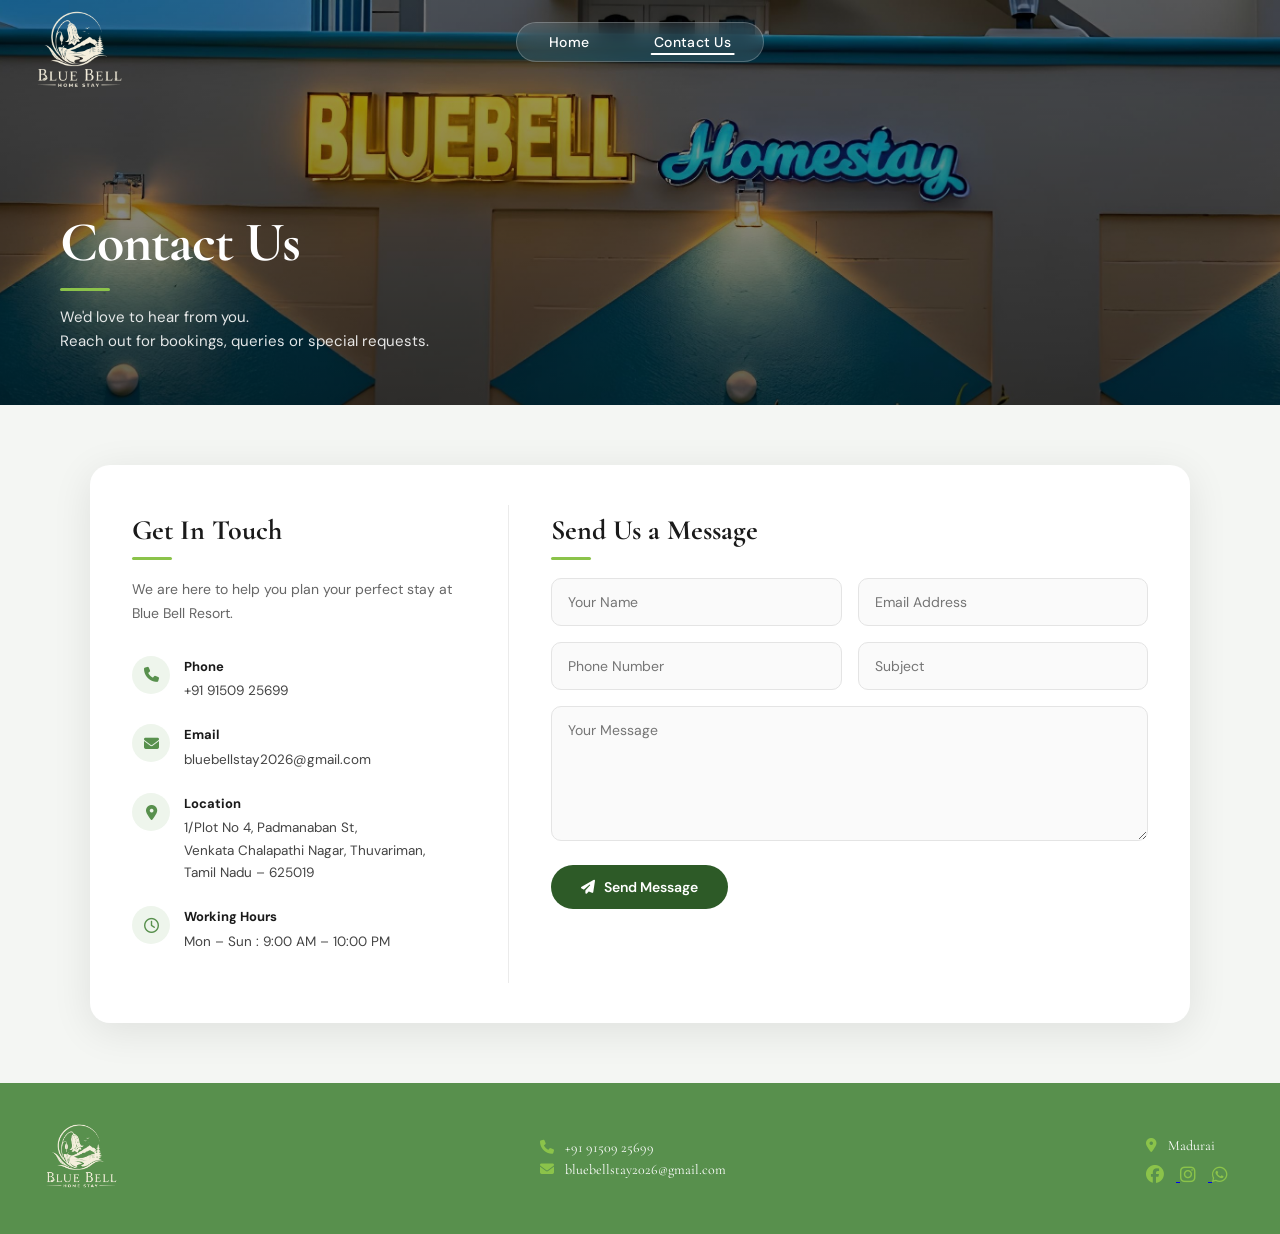
==== commit e2d571b7: "Altered Contact Page" ====
--- a/contact.html
+++ b/contact.html
@@ -107,14 +107,20 @@
         </div>
         <div class="footer-center">
             <p><i class="fa-solid fa-phone"></i> +91 91509 25699</p>
-            <p><i class="fa-solid fa-envelope"></i>bluebellstay2026@gmail.com</p>
+            <p><i class="fa-solid fa-envelope"></i> bluebellstay2026@gmail.com</p>
         </div>
         <div class="footer-right">
             <p><i class="fa-solid fa-location-dot"></i> Madurai</p>
             <div class="social-icons">
-                <i class="fa-brands fa-facebook"></i>
-                <i class="fa-brands fa-instagram"></i>
-                <i class="fa-brands fa-whatsapp"></i>
+                <a href="https://www.facebook.com" target="_blank" rel="noopener noreferrer">
+                    <i class="fa-brands fa-facebook"></i>
+                </a>
+                <a href="https://www.instagram.com/bluebell_homestay_madurai?stkn=MTZyZWpzeXJ6aXp2YQ==" target="_blank" rel="noopener noreferrer">
+                    <i class="fa-brands fa-instagram"></i>
+                </a>
+                <a href="https://wa.me/919150925699" target="_blank" rel="noopener noreferrer">
+                    <i class="fa-brands fa-whatsapp"></i>
+                </a>
             </div>
         </div>
     </div>
--- a/index.css
+++ b/index.css
@@ -104,7 +104,7 @@
     position: relative;
     background-image:
         linear-gradient(rgba(0,0,0,0.18), rgba(0,0,0,0.58)),
-        url("images/hero.png");
+        url("images/hero_1.png");
     background-size: cover;
     background-position: center;
     background-repeat: no-repeat;
@@ -245,125 +245,77 @@
 /* ─── ROOMS ─── */
 
 .rooms {
-    padding: 70px 60px;
+    padding: 36px 30px 40px;
     background: var(--bg-soft);
 }
 
 .rooms-header {
     text-align: center;
-    margin-bottom: 44px;
+    margin-bottom: 22px;
 }
 
 .sub-title {
     color: var(--green);
     font-weight: 600;
-    font-size: 13px;
+    font-size: 12px;
     letter-spacing: 1.5px;
     text-transform: uppercase;
     display: block;
-    margin-bottom: 10px;
+    margin-bottom: 6px;
 }
 
 .rooms-header h2 {
     font-family: 'Cormorant Garamond', serif;
-    font-size: 36px;
+    font-size: 32px;
     font-weight: 700;
     margin: 0;
     color: var(--text-dark);
 }
 
 .rooms-grid {
-    display: grid;
-    grid-template-columns: 27.5% 45% 27.5%;
-    grid-template-rows: 1fr 1fr;
-    gap: 14px;
-    max-width: 1280px;
+    display: flex;
+    flex-wrap: wrap;
+    justify-content: center;
+    gap: 16px;
+    max-width: 1240px;
     margin: 0 auto;
-    padding: 10px 4px;
-    align-items: stretch;
-}
-
-/* ─── CARD POSITIONING (EXACT 4 CARDS) ─── */
-
-/* CARD 1: Left Tall Vertical Card */
-.rooms-grid .card-left {
-    grid-column: 1;
-    grid-row: 1 / 3;
-}
-
-/* CARD 2: Center Top Wide Horizontal Card */
-.rooms-grid .card-center-top {
-    grid-column: 2;
-    grid-row: 1;
-}
-
-/* CARD 3: Center Bottom Wide Horizontal Card */
-.rooms-grid .card-center-bottom {
-    grid-column: 2;
-    grid-row: 2;
-}
-
-/* CARD 4: Right Tall Vertical Card */
-.rooms-grid .card-right {
-    grid-column: 3;
-    grid-row: 1 / 3;
+    padding: 2px;
+}
+
+.rooms-row-break {
+    flex-basis: 100%;
+    width: 100%;
+    height: 0;
+    margin: 0;
+    padding: 0;
+    border: none;
 }
 
 /* ─── CARD GENERAL STYLES ─── */
 
 .rooms-grid .card {
+    flex: 0 0 calc((100% - 48px) / 4);
+    max-width: calc((100% - 48px) / 4);
+    width: calc((100% - 48px) / 4);
     background: #ffffff;
-    border-radius: 18px;
+    border-radius: 14px;
     overflow: hidden;
-    box-shadow: 0 4px 18px rgba(0, 0, 0, 0.05);
+    box-shadow: 0 4px 16px rgba(0, 0, 0, 0.05);
     border: 1px solid #eaefe9;
     display: flex;
     flex-direction: column;
-    opacity: 0;
-    transition: opacity 0.7s ease, transform 0.28s ease, box-shadow 0.28s ease;
     padding-bottom: 0;
-}
-
-.rooms-grid .card.active {
-    opacity: 1;
-}
-
-/* Sequential stagger timing for room cards (0.15s intervals) */
-.rooms-grid .card-left {
-    transition-delay: 0s;
-}
-
-.rooms-grid .card-center-top {
-    transition-delay: 0.15s;
-}
-
-.rooms-grid .card-center-bottom {
-    transition-delay: 0.3s;
-}
-
-.rooms-grid .card-right {
-    transition-delay: 0.45s;
+    height: 100%;
 }
 
 .rooms-grid .card:hover {
     transform: translateY(-3px);
     box-shadow: 0 10px 24px rgba(0, 0, 0, 0.09);
+    transition: transform 0.25s ease, box-shadow 0.25s ease;
     transition-delay: 0s;
 }
 
-/* Tall Card styling (Left and Right - increased height by ~20%) */
-.rooms-grid .card-tall {
-    height: 100%;
-    min-height: 624px;
-}
-
-/* Wide Card styling (Center Top and Bottom - auto height to fit content without empty space) */
-.rooms-grid .card-wide {
-    height: auto;
-    align-self: start;
-}
-
-/* Dark Theme for Card 1 (Matches reference Luxury Bathroom) */
+/* Dark Theme for Cards (if needed) */
 .rooms-grid .card.card-dark {
     background: #2b3336;
     color: #ffffff;
@@ -386,9 +338,11 @@
 
 .room-image-wrap {
     width: 100%;
+    aspect-ratio: 16 / 10;
     position: relative;
     overflow: hidden;
     background: #eef2ed;
+    flex-shrink: 0;
 }
 
 .room-image-wrap .room-img {
@@ -404,54 +358,43 @@
     transform: scale(1.04);
 }
 
-/* Tall Card Portrait Image Ratio (Occupies dominant upper portion - scaled +20%) */
-.card-tall .room-image-wrap {
-    flex: 1 1 auto;
-    min-height: 504px;
-    width: 100%;
-}
-
-.card-tall .room-image-wrap .room-img {
-    object-position: center;
-}
-
-/* Specific framing adjustment for Master Suite and Bathroom */
-.card-left .room-image-wrap .room-img {
+/* Specific framing adjustments */
+.card-courtyard .room-image-wrap .room-img {
+    object-position: right 30%;
+}
+
+.card-reception .room-image-wrap .room-img {
+    object-position: center 55%;
+}
+
+.card-living .room-image-wrap .room-img {
+    object-position: center 55%;
+}
+
+.card-ambiance .room-image-wrap .room-img {
     object-position: center 30%;
 }
 
-.card-right .room-image-wrap .room-img {
-    object-position: center 40%;
-}
-
-/* Wide Card Landscape Image Ratio (Normal Landscape 2.1:1 Ratio) */
-.card-wide .room-image-wrap {
-    width: 100%;
-    aspect-ratio: 2.1 / 1;
-    height: auto;
-    overflow: hidden;
-    flex-shrink: 0;
-}
-
-.card-wide .room-image-wrap .room-img {
-    width: 100%;
-    height: 100%;
-    object-fit: cover;
-    display: block;
-}
-
-.card-center-top .room-image-wrap .room-img {
+.card-kitchen .room-image-wrap .room-img {
     object-position: center 55%;
 }
 
-.card-center-bottom .room-image-wrap .room-img {
+.card-bedroom-1 .room-image-wrap .room-img {
+    object-position: left 50%;
+}
+
+.card-bedroom-2 .room-image-wrap .room-img {
+    object-position: center top;
+}
+
+.card-bathroom .room-image-wrap .room-img {
     object-position: center 50%;
 }
 
 /* ─── CARD INFO AREA ─── */
 
 .card-info {
-    padding: 14px 18px 16px;
+    padding: 10px 14px 12px;
     display: flex;
     flex-direction: column;
     justify-content: center;
@@ -460,29 +403,40 @@
 .card-title-row {
     display: flex;
     align-items: center;
+    justify-content: space-between;
     gap: 8px;
-    margin-bottom: 4px;
+    margin-bottom: 3px;
 }
 
 .card-title-row h4 {
     margin: 0;
-    font-size: 14px;
-    font-weight: 700;
-    letter-spacing: 0.7px;
-    text-transform: uppercase;
+    font-family: 'DM Sans', sans-serif;
+    font-size: 13.5px;
+    font-weight: 600;
+    letter-spacing: normal;
+    text-transform: none;
     color: var(--text-dark);
+    white-space: nowrap;
+    overflow: hidden;
+    text-overflow: ellipsis;
 }
 
 .card-title-row i {
-    font-size: 13px;
+    font-size: 12px;
     color: var(--green);
+    flex-shrink: 0;
 }
 
 .card-info p {
     margin: 0;
-    font-size: 12.5px;
+    font-family: 'DM Sans', sans-serif;
+    font-size: 12px;
+    font-weight: 400;
     color: var(--text-light);
-    line-height: 1.45;
+    line-height: 1.4;
+    white-space: nowrap;
+    overflow: hidden;
+    text-overflow: ellipsis;
 }
 
 /* ─── SM SECTION ─── */
@@ -566,9 +520,10 @@
 
 .occasion-cards {
     display: grid;
-    grid-template-columns: repeat(4, 1fr);
+    grid-template-columns: repeat(3, minmax(0, 300px));
+    justify-content: center;
     gap: 24px;
-    margin-bottom: 50px;
+    margin: 0 auto;
     padding: 8px 4px;
 }
 
@@ -609,7 +564,7 @@
     line-height: 1.5;
 }
 
-/* ─── OCCASION BOTTOM ─── */
+/* ─── OCCASION BOTTOM / ARRIVAL & ENTRANCE ─── */
 
 .occasion-bottom {
     display: flex;
@@ -619,6 +574,9 @@
     padding: 30px 20px;
     background: white;
     box-shadow: var(--shadow-sm);
+    max-width: 1200px;
+    width: calc(100% - 60px);
+    margin: 50px auto 20px;
 }
 
 .o-left {
@@ -663,13 +621,24 @@
 
 .o-center {
     flex: 1;
+    width: 100%;
+    max-width: 500px;
+    aspect-ratio: 4 / 5;
+    overflow: hidden;
+    border-radius: 18px;
 }
 
 .o-center img {
     width: 100%;
-    border-radius: var(--radius);
+    height: 100%;
+    object-fit: cover;
+    object-position: center 50%;
     display: block;
-    object-fit: cover;
+    transition: transform 0.45s ease;
+}
+
+.o-center:hover img {
+    transform: scale(1.04);
 }
 
 .o-right {
@@ -776,6 +745,10 @@
 .delay-2 { transition-delay: 0.1s; }
 .delay-3 { transition-delay: 0.2s; }
 .delay-4 { transition-delay: 0.3s; }
+.delay-5 { transition-delay: 0.4s; }
+.delay-6 { transition-delay: 0.5s; }
+.delay-7 { transition-delay: 0.6s; }
+.delay-8 { transition-delay: 0.7s; }
 
 /* ─── CONTACT PAGE ─── */
 
@@ -972,27 +945,33 @@
 /* ─── RESPONSIVE ─── */
 
 @media (max-width: 1024px) {
-    .rooms { padding: 50px 24px; }
+    .rooms { padding: 40px 24px; }
+    .rooms-row-break { display: none; }
     .rooms-grid {
-        grid-template-columns: 27.5% 45% 27.5%;
-        gap: 12px;
-    }
-    .rooms-grid .card-tall {
-        min-height: 520px;
-    }
-    .card-tall .room-image-wrap {
-        min-height: 400px;
-    }
-    .card-wide .room-image-wrap {
-        aspect-ratio: 2.1 / 1;
+        display: flex;
+        flex-wrap: wrap;
+        gap: 16px;
+    }
+    .rooms-grid .card {
+        flex: 0 0 calc((100% - 16px) / 2);
+        max-width: calc((100% - 16px) / 2);
+        width: calc((100% - 16px) / 2);
+    }
+    .rooms-grid .room-image-wrap {
+        aspect-ratio: 16 / 10;
         height: auto;
-        overflow: hidden;
     }
     .occasion { padding: 50px 30px; }
-    .occasion-cards { grid-template-columns: repeat(2, 1fr); }
+    .occasion-cards {
+        grid-template-columns: repeat(2, minmax(0, 320px));
+        justify-content: center;
+        gap: 20px;
+    }
 
     .occasion-bottom {
         flex-direction: column;
+        width: calc(100% - 48px);
+        margin: 40px auto 10px;
     }
 
     .o-left {
@@ -1017,7 +996,11 @@
 @media (max-width: 768px) {
     header { padding: 15px 20px; justify-content: space-between; }
     .logo { position: static; }
-    .logo img { width: 72px; }
+    .logo img {
+        width: 72px;
+        padding-top: 0;
+        margin-top: -6px;
+    }
 
     .navigate a { padding: 9px 18px; font-size: 13px; }
 
@@ -1026,43 +1009,51 @@
     .intro h2 { font-size: 36px; }
 
     .bottom-content {
-        width: 90%;
-        flex-wrap: wrap;
-        gap: 10px;
+        width: calc(100% - 40px);
+        max-width: 480px;
+        bottom: 35px;
+        display: flex;
+        justify-content: space-between;
+        align-items: center;
+        flex-wrap: nowrap;
+        gap: 8px;
         font-size: 12px;
-        padding: 10px 18px;
+        padding: 10px 16px;
     }
 
     .main .container { flex-direction: column; }
     .welcome-section { width: 100%; }
     .main img { width: 100%; }
 
-    .rooms { padding: 40px 16px; }
+    .rooms { padding: 35px 16px; }
+    .rooms-row-break { display: none; }
     .rooms-grid {
         display: flex;
         flex-direction: column;
-        gap: 18px;
+        gap: 16px;
     }
     .rooms-grid .card {
         width: 100%;
-    }
-    .rooms-grid .card-tall {
-        min-height: unset;
-    }
-    /* Appropriate ratios on mobile stack */
-    .card-tall .room-image-wrap {
-        min-height: 280px;
-        height: 280px;
-    }
-    .card-wide .room-image-wrap {
-        aspect-ratio: 2.6 / 1;
+        max-width: 100%;
+        flex: 1 1 auto;
+    }
+    .rooms-grid .room-image-wrap {
+        aspect-ratio: 16 / 10;
         height: auto;
-        min-height: unset;
-        max-height: 180px;
+        max-height: 280px;
     }
 
     .occasion { padding: 40px 20px; }
-    .occasion-cards { grid-template-columns: repeat(2, 1fr); gap: 16px; }
+    .occasion-cards {
+        grid-template-columns: minmax(0, 420px);
+        justify-content: center;
+        gap: 16px;
+    }
+    .occasion-bottom {
+        width: calc(100% - 32px);
+        padding: 24px 16px;
+        margin: 30px auto 10px;
+    }
 
     .contact-hero { height: 40vh; padding-bottom: 30px; }
     .contact-hero-content { padding-left: 25px; }
@@ -1076,34 +1067,72 @@
 }
 
 @media (max-width: 480px) {
-    .navigate a::after { display: none; }
-
-    .hero { height: 62vh; }
+    .navigate a {
+        padding: 8px 16px;
+        font-size: 12.5px;
+    }
+    .navigate a::after {
+        bottom: 5px;
+        height: 2px;
+    }
+
+    .hero {
+        height: 66vh;
+        min-height: 480px;
+    }
     .intro { width: 95%; }
     .intro h2 { font-size: 28px; }
     .intro h4 { font-size: 13px; }
-    .bottom-content { display: none; }
-
-    .rooms { padding: 35px 14px; }
+    .bottom-content {
+        display: flex;
+        width: calc(100% - 24px);
+        max-width: 390px;
+        bottom: 36px;
+        padding: 8px 12px;
+        justify-content: space-between;
+        align-items: center;
+        gap: 4px;
+        font-size: 10.5px;
+    }
+    .feature {
+        gap: 4px;
+    }
+    .feature i {
+        font-size: 12px;
+    }
+    .hero-disclaimer {
+        bottom: 6px;
+        right: 14px;
+        font-size: 9.5px;
+    }
+
+    .rooms { padding: 30px 14px; }
+    .rooms-row-break { display: none; }
     .rooms-grid {
+        display: flex;
+        flex-direction: column;
+        gap: 14px;
+    }
+    .rooms-grid .card {
+        width: 100%;
+        max-width: 100%;
+        flex: 1 1 auto;
+    }
+    .rooms-grid .room-image-wrap {
+        aspect-ratio: 16 / 10;
+        height: auto;
+        min-height: unset;
+        max-height: 220px;
+    }
+    .occasion-cards {
         grid-template-columns: 1fr;
         gap: 16px;
     }
-    .rooms-grid .card-tall,
-    .rooms-grid .card-wide {
-        min-height: unset;
-    }
-    .card-tall .room-image-wrap {
-        min-height: 210px;
-        height: 210px;
-    }
-    .card-wide .room-image-wrap {
-        aspect-ratio: 2.4 / 1;
-        height: auto;
-        min-height: unset;
-        max-height: 160px;
-    }
-    .occasion-cards { grid-template-columns: 1fr; }
+    .occasion-bottom {
+        width: calc(100% - 24px);
+        padding: 20px 14px;
+        margin: 25px auto 10px;
+    }
 
     .rooms-header h2,
     .occasion-header h2 { font-size: 26px; }
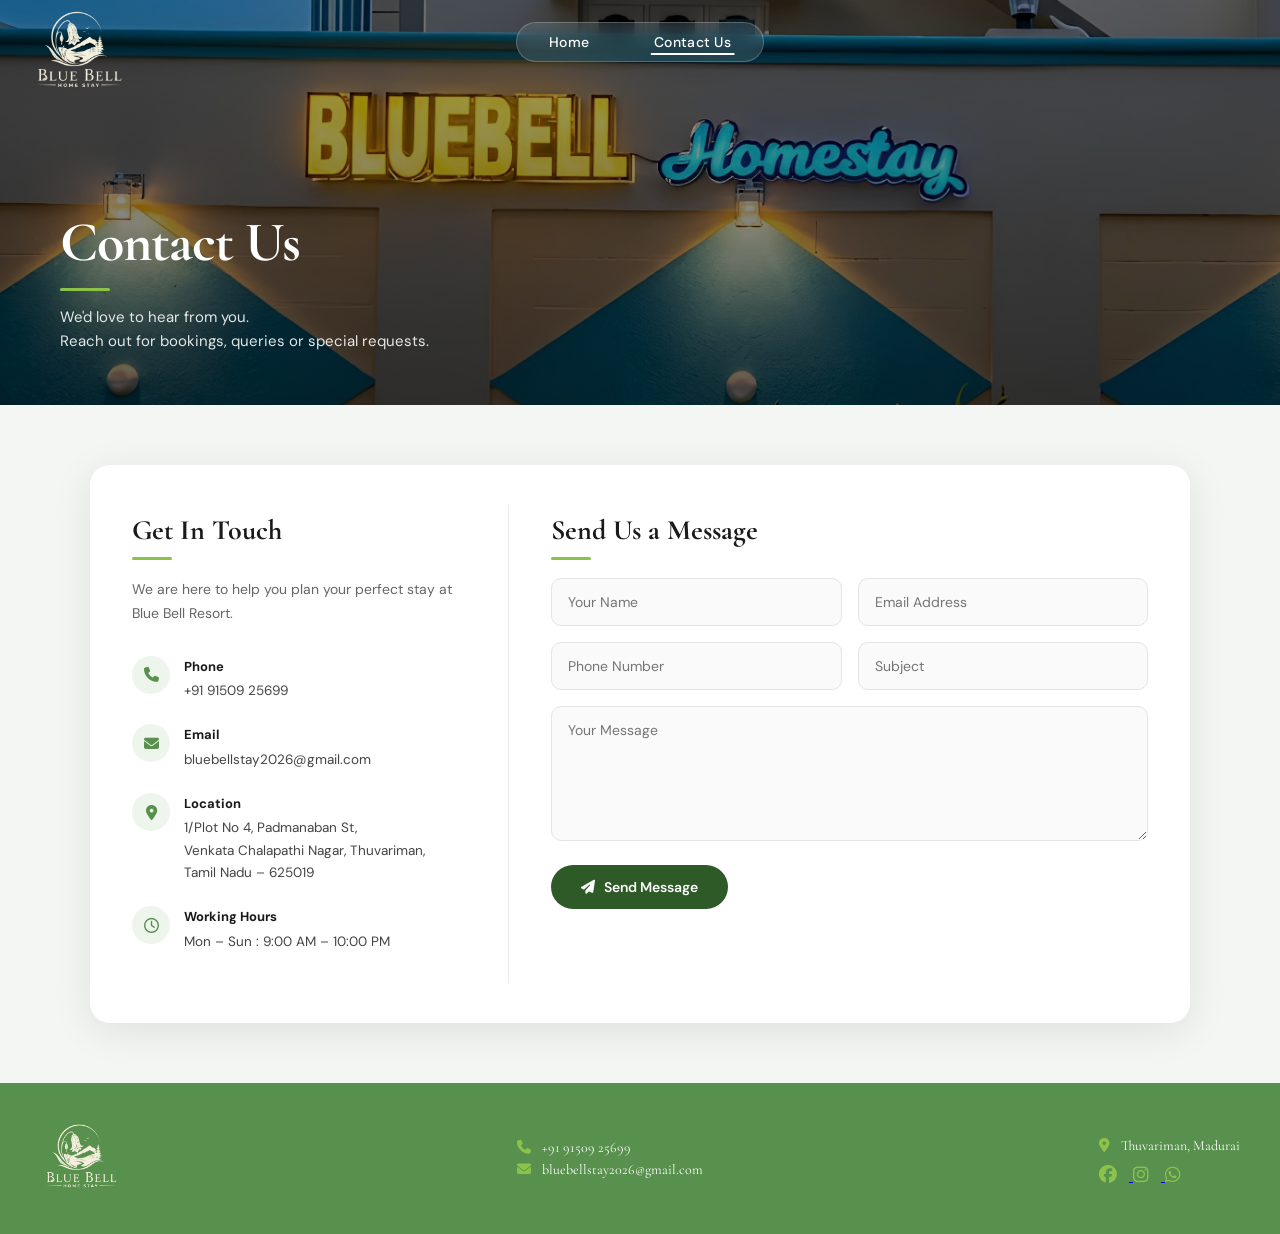
==== commit 55d8a254: "Bookings Added" ====
--- a/contact.html
+++ b/contact.html
@@ -110,7 +110,7 @@
             <p><i class="fa-solid fa-envelope"></i> bluebellstay2026@gmail.com</p>
         </div>
         <div class="footer-right">
-            <p><i class="fa-solid fa-location-dot"></i> Madurai</p>
+            <p><i class="fa-solid fa-location-dot"></i> Thuvariman, Madurai</p>
             <div class="social-icons">
                 <a href="https://www.facebook.com" target="_blank" rel="noopener noreferrer">
                     <i class="fa-brands fa-facebook"></i>
--- a/index.css
+++ b/index.css
@@ -520,11 +520,12 @@
 
 .occasion-cards {
     display: grid;
-    grid-template-columns: repeat(3, minmax(0, 300px));
-    justify-content: center;
+    grid-template-columns: repeat(4, 1fr);
     gap: 24px;
+    max-width: 1240px;
     margin: 0 auto;
     padding: 8px 4px;
+    align-items: stretch;
 }
 
 /* ─── O-CARD (hover fixed) ─── */
@@ -536,6 +537,9 @@
     padding-bottom: 16px;
     text-align: center;
     box-shadow: var(--shadow-sm);
+    display: flex;
+    flex-direction: column;
+    height: 100%;
 }
 
 .o-card img {
@@ -571,17 +575,20 @@
     gap: 36px;
     align-items: center;
     border-radius: var(--radius);
-    padding: 30px 20px;
+    padding: 20px 24px;
     background: white;
     box-shadow: var(--shadow-sm);
     max-width: 1200px;
     width: calc(100% - 60px);
-    margin: 50px auto 20px;
+    margin: 40px auto 20px;
 }
 
 .o-left {
     flex: 1;
     padding-left: 20px;
+    display: flex;
+    flex-direction: column;
+    justify-content: center;
 }
 
 .o-left > h2 {
@@ -589,14 +596,18 @@
     font-size: 32px;
     font-weight: 700;
     color: var(--green);
-    margin: 0 0 28px;
+    margin: 0 0 20px;
 }
 
 .o-feature {
     display: flex;
     align-items: center;
     gap: 14px;
-    margin-bottom: 18px;
+    margin-bottom: 14px;
+}
+
+.o-feature:last-child {
+    margin-bottom: 0;
 }
 
 .o-feature i {
@@ -623,7 +634,7 @@
     flex: 1;
     width: 100%;
     max-width: 500px;
-    aspect-ratio: 4 / 5;
+    aspect-ratio: 4 / 3.5;
     overflow: hidden;
     border-radius: 18px;
 }
@@ -642,10 +653,16 @@
 }
 
 .o-right {
-    flex: 1;
     background: var(--green-light);
-    padding: 30px 24px;
+    padding: 26px 22px;
     border-radius: var(--radius);
+    box-shadow: var(--shadow-sm);
+    display: flex;
+    flex-direction: column;
+    justify-content: center;
+    align-items: center;
+    text-align: center;
+    height: 100%;
 }
 
 .o-right h3 {
@@ -654,6 +671,7 @@
     font-weight: 700;
     color: var(--text-dark);
     margin: 0 0 14px;
+    line-height: 1.25;
 }
 
 .o-right button,
@@ -679,6 +697,42 @@
     transform: translateY(-2px);
 }
 
+/* ─── BOOKING PLATFORMS (Airbnb & Booking.com) ─── */
+.booking-platforms {
+    display: flex;
+    align-items: center;
+    justify-content: center;
+    gap: 16px;
+    margin-top: 14px;
+    flex-wrap: wrap;
+}
+
+.platform-link {
+    display: inline-flex;
+    padding-top: 20px;
+    align-items: center;
+    justify-content: center;
+    text-decoration: none;
+    transition: opacity 0.25s ease, transform 0.25s ease;
+}
+
+.platform-link:hover {
+    opacity: 0.78;
+    transform: translateY(-1px) scale(1.03);
+}
+
+.platform-link.airbnb img {
+    height: 20px;
+    width: auto;
+    display: block;
+}
+
+.platform-link.booking img {
+    height: 16px;
+    width: auto;
+    display: block;
+}
+
 /* ─── FOOTER ─── */
 
 .footer {
